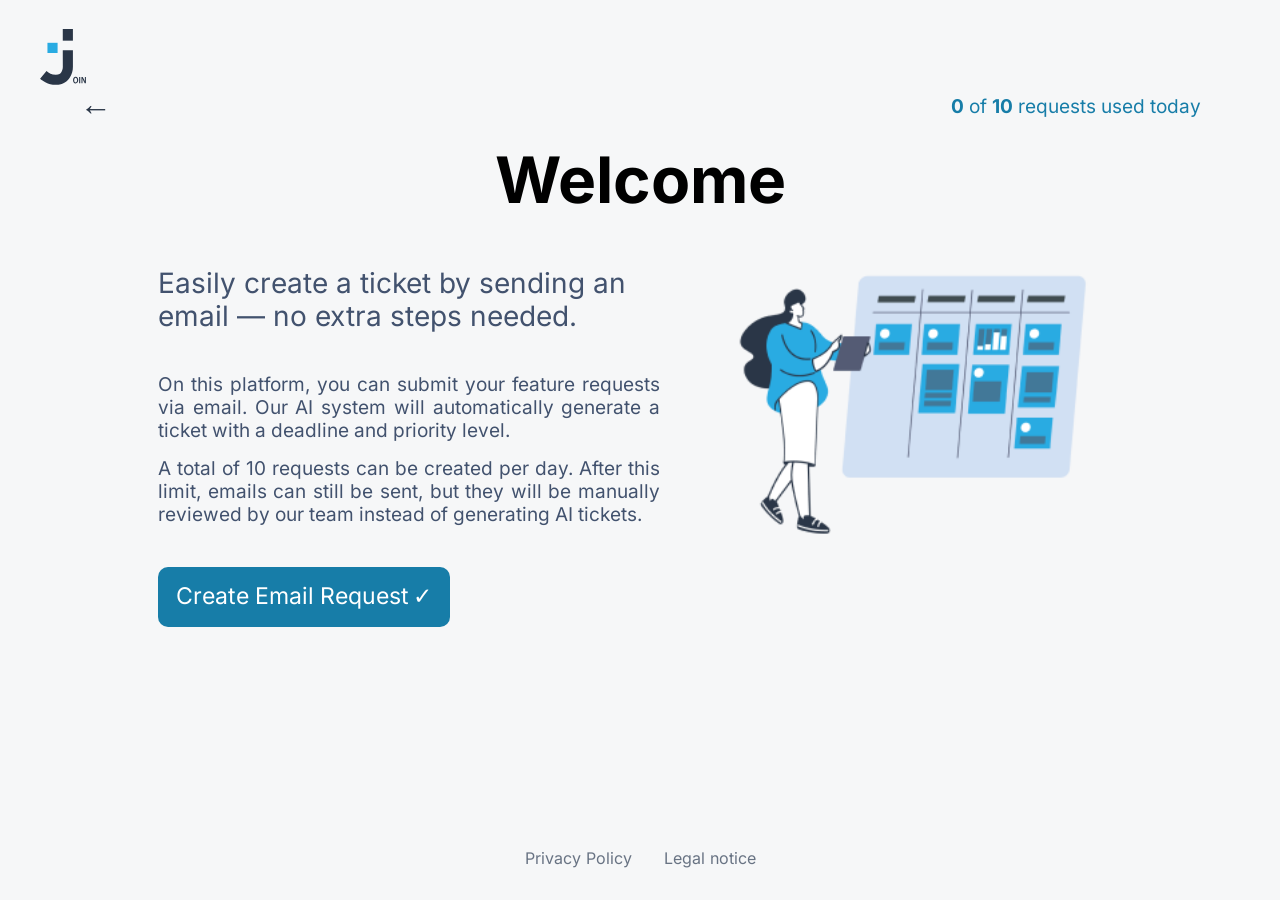
==== join/html/stakeholder.html @ c5d9e718 "fix: resolve responsiveness, padding and design alignment issues per reviewer feedback" ====
<!doctype html>
<html lang="en">
<head>
  <meta charset="UTF-8" />
  <meta name="viewport" content="width=device-width, initial-scale=1" />
  <title>Create request | Join</title>
  <link rel="icon" href="../assets/icons/join-logo-blue.svg" type="image/svg+xml" />
  <link rel="stylesheet" href="../styles/fonts.css" />
  <link rel="stylesheet" href="../styles/stakeholder.css" />
  <script src="../scripts/stakeholder.js" defer></script>
</head>
<body>
  <header class="stakeholder-header">
    <a href="../index.html" aria-label="Join home"><img src="../assets/icons/join-logo-blue.svg" alt="Join" /></a>
  </header>
  <main>
    <div class="request-topbar">
      <a class="back-link" href="../index.html" aria-label="Back to Welcome">&#8592;</a>
      <p id="limit-status" aria-live="polite"><strong>0</strong> of <strong>10</strong> requests used today</p>
    </div>
    <h1>Welcome</h1>
    <section class="request-content" aria-label="Create an email request">
      <h2>Easily create a ticket by sending an email — no extra steps needed.</h2>
      <img class="request-illustration" src="../assets/imgs/figma-request-board.png" alt="A person preparing a request next to a Kanban board" />
      <div class="request-copy">
        <p>On this platform, you can submit your feature requests via email. Our AI system will automatically generate a ticket with a deadline and priority level.</p>
        <p>A total of 10 requests can be created per day. After this limit, emails can still be sent, but they will be manually reviewed by our team instead of generating AI tickets.</p>
        <a id="request-email-link" class="primary-action" href="mailto:join.issue.collector2026@gmail.com?subject=Join%20Feature%20Request"><span class="desktop-action-label">Create Email Request</span><span class="mobile-action-label">Create request</span><span class="action-check" aria-hidden="true">✓</span></a>
        <p id="limit-copy" class="status-note" aria-live="polite"></p>
      </div>
    </section>
  </main>
  <footer><a href="privacy-policy-external.html">Privacy Policy</a><a href="legal-notice-external.html">Legal notice</a></footer>
</body>
</html>
---- join/styles/fonts.css ----
/* #region inter */
/* inter-100 - latin */
/* inter-100 - latin */
@font-face {
  font-display: swap; /* Check https://developer.mozilla.org/en-US/docs/Web/CSS/@font-face/font-display for other options. */
  font-family: "Inter";
  font-style: normal;
  font-weight: 100;
  src: url("../assets/fonts/inter-v20-latin-100.woff2") format("woff2"); /* Chrome 36+, Opera 23+, Firefox 39+, Safari 12+, iOS 10+ */
}
/* inter-100italic - latin */
@font-face {
  font-display: swap; /* Check https://developer.mozilla.org/en-US/docs/Web/CSS/@font-face/font-display for other options. */
  font-family: "Inter";
  font-style: italic;
  font-weight: 100;
  src: url("../assets/fonts/inter-v20-latin-100italic.woff2") format("woff2"); /* Chrome 36+, Opera 23+, Firefox 39+, Safari 12+, iOS 10+ */
}
/* inter-200 - latin */
@font-face {
  font-display: swap; /* Check https://developer.mozilla.org/en-US/docs/Web/CSS/@font-face/font-display for other options. */
  font-family: "Inter";
  font-style: normal;
  font-weight: 200;
  src: url("../assets/fonts/inter-v20-latin-200.woff2") format("woff2"); /* Chrome 36+, Opera 23+, Firefox 39+, Safari 12+, iOS 10+ */
}
/* inter-200italic - latin */
@font-face {
  font-display: swap; /* Check https://developer.mozilla.org/en-US/docs/Web/CSS/@font-face/font-display for other options. */
  font-family: "Inter";
  font-style: italic;
  font-weight: 200;
  src: url("../assets/fonts/inter-v20-latin-200italic.woff2") format("woff2"); /* Chrome 36+, Opera 23+, Firefox 39+, Safari 12+, iOS 10+ */
}
/* inter-300 - latin */
@font-face {
  font-display: swap; /* Check https://developer.mozilla.org/en-US/docs/Web/CSS/@font-face/font-display for other options. */
  font-family: "Inter";
  font-style: normal;
  font-weight: 300;
  src: url("../assets/fonts/inter-v20-latin-300.woff2") format("woff2"); /* Chrome 36+, Opera 23+, Firefox 39+, Safari 12+, iOS 10+ */
}
/* inter-300italic - latin */
@font-face {
  font-display: swap; /* Check https://developer.mozilla.org/en-US/docs/Web/CSS/@font-face/font-display for other options. */
  font-family: "Inter";
  font-style: italic;
  font-weight: 300;
  src: url("../assets/fonts/inter-v20-latin-300italic.woff2") format("woff2"); /* Chrome 36+, Opera 23+, Firefox 39+, Safari 12+, iOS 10+ */
}
/* inter-regular - latin */
@font-face {
  font-display: swap; /* Check https://developer.mozilla.org/en-US/docs/Web/CSS/@font-face/font-display for other options. */
  font-family: "Inter";
  font-style: normal;
  font-weight: 400;
  src: url("../assets/fonts/inter-v20-latin-regular.woff2") format("woff2"); /* Chrome 36+, Opera 23+, Firefox 39+, Safari 12+, iOS 10+ */
}
/* inter-italic - latin */
@font-face {
  font-display: swap; /* Check https://developer.mozilla.org/en-US/docs/Web/CSS/@font-face/font-display for other options. */
  font-family: "Inter";
  font-style: italic;
  font-weight: 400;
  src: url("../assets/fonts/inter-v20-latin-italic.woff2") format("woff2"); /* Chrome 36+, Opera 23+, Firefox 39+, Safari 12+, iOS 10+ */
}
/* inter-500 - latin */
@font-face {
  font-display: swap; /* Check https://developer.mozilla.org/en-US/docs/Web/CSS/@font-face/font-display for other options. */
  font-family: "Inter";
  font-style: normal;
  font-weight: 500;
  src: url("../assets/fonts/inter-v20-latin-500.woff2") format("woff2"); /* Chrome 36+, Opera 23+, Firefox 39+, Safari 12+, iOS 10+ */
}
/* inter-500italic - latin */
@font-face {
  font-display: swap; /* Check https://developer.mozilla.org/en-US/docs/Web/CSS/@font-face/font-display for other options. */
  font-family: "Inter";
  font-style: italic;
  font-weight: 500;
  src: url("../assets/fonts/inter-v20-latin-500italic.woff2") format("woff2"); /* Chrome 36+, Opera 23+, Firefox 39+, Safari 12+, iOS 10+ */
}
/* inter-600 - latin */
@font-face {
  font-display: swap; /* Check https://developer.mozilla.org/en-US/docs/Web/CSS/@font-face/font-display for other options. */
  font-family: "Inter";
  font-style: normal;
  font-weight: 600;
  src: url("../assets/fonts/inter-v20-latin-600.woff2") format("woff2"); /* Chrome 36+, Opera 23+, Firefox 39+, Safari 12+, iOS 10+ */
}
/* inter-600italic - latin */
@font-face {
  font-display: swap; /* Check https://developer.mozilla.org/en-US/docs/Web/CSS/@font-face/font-display for other options. */
  font-family: "Inter";
  font-style: italic;
  font-weight: 600;
  src: url("../assets/fonts/inter-v20-latin-600italic.woff2") format("woff2"); /* Chrome 36+, Opera 23+, Firefox 39+, Safari 12+, iOS 10+ */
}
/* inter-700 - latin */
@font-face {
  font-display: swap; /* Check https://developer.mozilla.org/en-US/docs/Web/CSS/@font-face/font-display for other options. */
  font-family: "Inter";
  font-style: normal;
  font-weight: 700;
  src: url("../assets/fonts/inter-v20-latin-700.woff2") format("woff2"); /* Chrome 36+, Opera 23+, Firefox 39+, Safari 12+, iOS 10+ */
}
/* inter-700italic - latin */
@font-face {
  font-display: swap; /* Check https://developer.mozilla.org/en-US/docs/Web/CSS/@font-face/font-display for other options. */
  font-family: "Inter";
  font-style: italic;
  font-weight: 700;
  src: url("../assets/fonts/inter-v20-latin-700italic.woff2") format("woff2"); /* Chrome 36+, Opera 23+, Firefox 39+, Safari 12+, iOS 10+ */
}
/* inter-800 - latin */
@font-face {
  font-display: swap; /* Check https://developer.mozilla.org/en-US/docs/Web/CSS/@font-face/font-display for other options. */
  font-family: "Inter";
  font-style: normal;
  font-weight: 800;
  src: url("../assets/fonts/inter-v20-latin-800.woff2") format("woff2"); /* Chrome 36+, Opera 23+, Firefox 39+, Safari 12+, iOS 10+ */
}
/* inter-800italic - latin */
@font-face {
  font-display: swap; /* Check https://developer.mozilla.org/en-US/docs/Web/CSS/@font-face/font-display for other options. */
  font-family: "Inter";
  font-style: italic;
  font-weight: 800;
  src: url("../assets/fonts/inter-v20-latin-800italic.woff2") format("woff2"); /* Chrome 36+, Opera 23+, Firefox 39+, Safari 12+, iOS 10+ */
}
/* inter-900 - latin */
@font-face {
  font-display: swap; /* Check https://developer.mozilla.org/en-US/docs/Web/CSS/@font-face/font-display for other options. */
  font-family: "Inter";
  font-style: normal;
  font-weight: 900;
  src: url("../assets/fonts/inter-v20-latin-900.woff2") format("woff2"); /* Chrome 36+, Opera 23+, Firefox 39+, Safari 12+, iOS 10+ */
}
/* inter-900italic - latin */
@font-face {
  font-display: swap; /* Check https://developer.mozilla.org/en-US/docs/Web/CSS/@font-face/font-display for other options. */
  font-family: "Inter";
  font-style: italic;
  font-weight: 900;
  src: url("../assets/fonts/inter-v20-latin-900italic.woff2") format("woff2"); /* Chrome 36+, Opera 23+, Firefox 39+, Safari 12+, iOS 10+ */
}

/* #endregion */

body {
  font-family: "Inter", sans-serif;
  color: black;
}

h1 {
  color: black;
  font-weight: 700;
  font-size: 60px;
}

@media screen and (max-width: 1024px) {
  h1 {
    font-size: 48px;
  }
}

@media screen and (max-width: 480px) {
  h1 {
    font-size: 36px;
  }
}
---- join/styles/stakeholder.css ----
* { box-sizing: border-box; }
small, sub, sup, ::placeholder { font-size: 16px; }
body { margin: 0; min-height: 100dvh; display: flex; flex-direction: column; font-family: "Open Sans", Inter, sans-serif; font-size: 16px; background: #f6f7f8; color: #2a3647; }
.stakeholder-header { display: flex; align-items: flex-start; padding: 29px 40px 0; }
.stakeholder-header img { width: 46px; height: 56px; }
main { flex: 1; position: relative; width: min(calc(100% - 80px), 1121px); margin: 0 auto; padding: 0 0 64px; }
.request-topbar { display: flex; align-items: center; justify-content: space-between; min-height: 37px; }
.back-link { color: #2a3647; font-size: 32px; line-height: 37px; text-decoration: none; width: 37px; height: 37px; }
#limit-status { margin: 0; font-size: 19px; line-height: 1.2; color: #177da8; text-align: right; }
h1 { font-size: 64px; line-height: 1.2; text-align: center; margin: 16px 0 48px; }
.request-content { width: 964px; max-width: 100%; margin: 0 auto; display: grid; grid-template-columns: 502px 416px; column-gap: 48px; align-items: start; }
h2 { grid-column: 1; grid-row: 1; color: #42526e; font-size: 28px; line-height: 1.2; font-weight: 400; margin: 0 0 40px; }
.request-copy { grid-column: 1; grid-row: 2; }
.request-copy p { color: #42526e; font-size: 19px; line-height: 1.2; text-align: justify; margin: 0 0 16px; }
.primary-action { display: inline-flex; gap: 4px; align-items: center; justify-content: center; height: 60px; text-decoration: none; color: white; background: #177da8; padding: 16px 18px; border-radius: 10px; font-size: 23px; line-height: 1.2; margin-top: 24px; }
.mobile-action-label { display: none; }
.primary-action:hover { background: #238fbc; box-shadow: 0 4px 8px #0002; }
.request-copy .status-note:empty { display: none; }
.request-copy .status-note { margin-top: 16px; color: #667184; font-size: 16px; }
.request-illustration { grid-column: 2; grid-row: 1 / span 2; width: 416px; height: 280px; object-fit: contain; image-rendering: auto; }
footer { display: flex; justify-content: center; gap: 32px; padding: 32px 20px; }
footer a { color: #687383; font-size: 16px; text-decoration: none; }
a:focus-visible { outline: 3px solid #29abe2; outline-offset: 4px; }
@media (max-width: 700px) {
  .stakeholder-header { padding: 20px 20px 0; }
  .stakeholder-header img { width: 52px; height: 64px; }
  main { width: min(calc(100% - 40px), 390px); padding: 24px 0 32px; display: grid; }
  .request-topbar { display: contents; }
  h1 { grid-row: 1; font-size: 40px; text-align: left; margin: 0; align-self: center; }
  .back-link { grid-row: 1; justify-self: end; font-size: 32px; color: #177da8; }
  #limit-status { grid-row: 2; max-width: none; margin: 8px 0 20px; font-size: 16px; text-align: left; }
  #limit-status strong { font-size: 19px; }
  .request-content { grid-row: 3; grid-template-columns: minmax(0, 1fr); row-gap: 20px; }
  h2 { grid-column: 1; grid-row: 1; font-family: Inter, sans-serif; font-size: 22px; font-weight: 500; margin: 0; }
  .request-illustration { grid-column: 1; grid-row: 2; width: min(100%, 292px); height: auto; aspect-ratio: 292 / 201; justify-self: center; }
  .request-copy { grid-column: 1; grid-row: 3; }
  .request-copy p { font-size: 16px; }
  .primary-action { display: flex; width: fit-content; height: auto; margin: 28px auto 0; padding: 15px 24px; background: #2a3647; border-radius: 8px; font-family: Inter, sans-serif; font-size: 16px; }
  .desktop-action-label, .action-check { display: none; }
  .mobile-action-label { display: inline; }
  footer { padding: 18px 20px; }
}

@media (max-width: 375px) {
  .stakeholder-header { padding: 14px 16px 0; }
  .stakeholder-header img { width: 44px; height: 54px; }
  main { width: calc(100% - 32px); padding: 14px 0 20px; }
  h1 { font-size: 36px; }
  .back-link { width: 32px; height: 32px; line-height: 32px; }
  #limit-status { margin-bottom: 16px; }
  .request-content { row-gap: 16px; }
  h2 { font-size: 20px; }
  .request-illustration { width: min(100%, 236px); }
  .request-copy p { line-height: 1.3; margin-bottom: 12px; text-align: left; }
  .primary-action { margin-top: 20px; }
  footer { gap: 20px; padding: 14px 16px 18px; flex-wrap: wrap; }
}
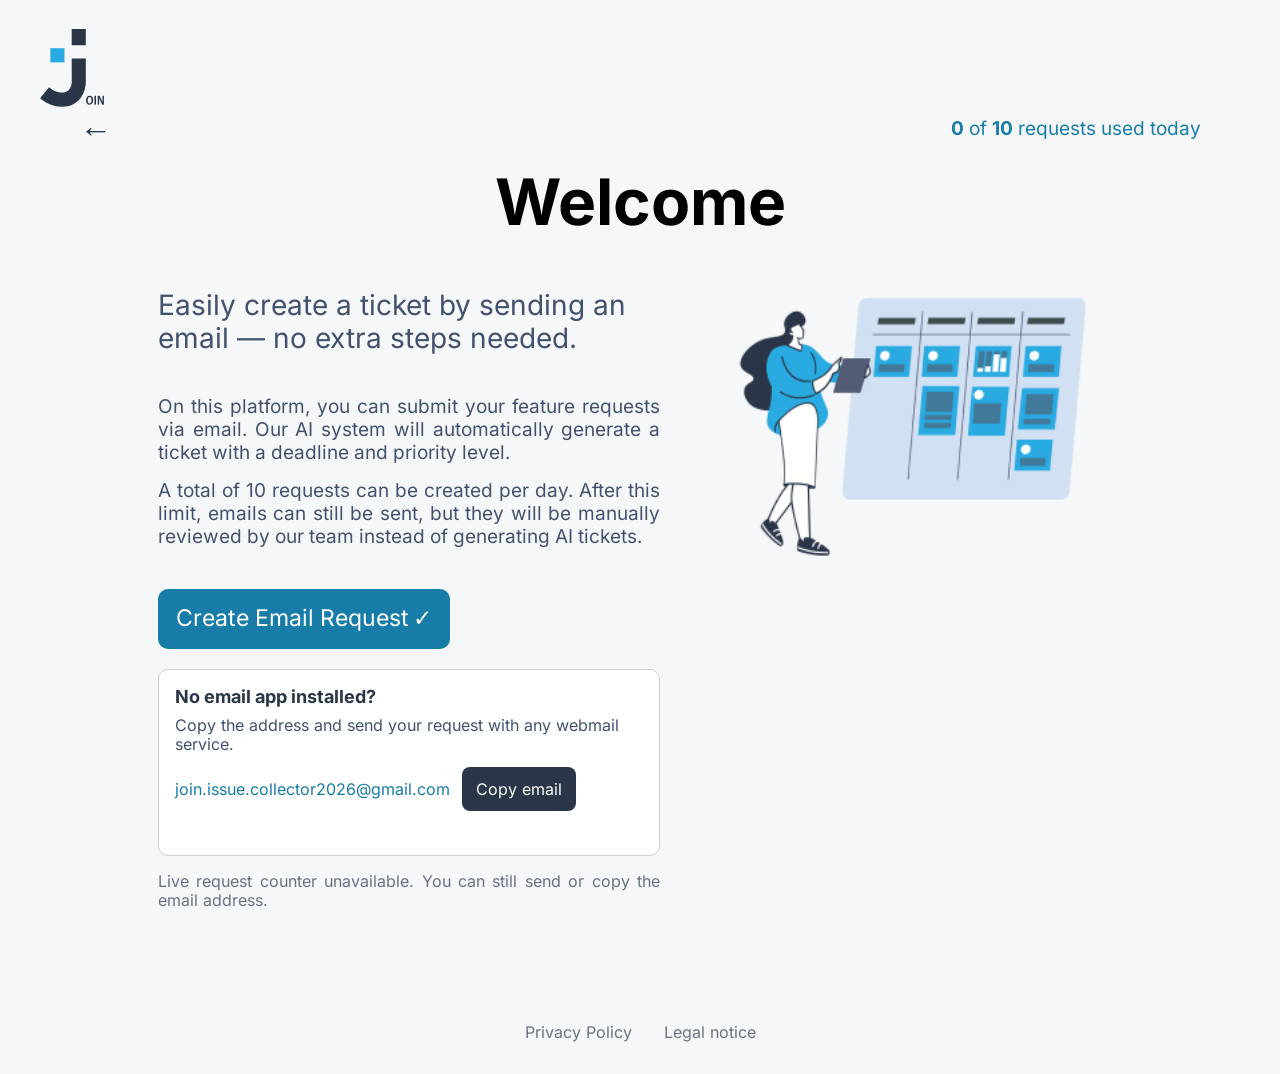
==== commit e62957a8: "feat: add stakeholder issue collector page" ====
--- a/join/html/stakeholder.html
+++ b/join/html/stakeholder.html
@@ -15,7 +15,7 @@
   </header>
   <main>
     <div class="request-topbar">
-      <a class="back-link" href="../index.html" aria-label="Back to Welcome">&#8592;</a>
+      <a class="back-link" href="../index.html" aria-label="Back to login">&#8592;</a>
       <p id="limit-status" aria-live="polite"><strong>0</strong> of <strong>10</strong> requests used today</p>
     </div>
     <h1>Welcome</h1>
@@ -26,6 +26,15 @@
         <p>On this platform, you can submit your feature requests via email. Our AI system will automatically generate a ticket with a deadline and priority level.</p>
         <p>A total of 10 requests can be created per day. After this limit, emails can still be sent, but they will be manually reviewed by our team instead of generating AI tickets.</p>
         <a id="request-email-link" class="primary-action" href="mailto:join.issue.collector2026@gmail.com?subject=Join%20Feature%20Request"><span class="desktop-action-label">Create Email Request</span><span class="mobile-action-label">Create request</span><span class="action-check" aria-hidden="true">✓</span></a>
+        <section class="email-fallback" aria-labelledby="email-fallback-title">
+          <h3 id="email-fallback-title">No email app installed?</h3>
+          <p>Copy the address and send your request with any webmail service.</p>
+          <div class="email-copy-row">
+            <span id="request-email-address" data-email-ready="true">join.issue.collector2026@gmail.com</span>
+            <button id="copy-email-button" type="button">Copy email</button>
+          </div>
+          <p id="copy-email-status" class="copy-email-status" aria-live="polite"></p>
+        </section>
         <p id="limit-copy" class="status-note" aria-live="polite"></p>
       </div>
     </section>
--- a/join/styles/stakeholder.css
+++ b/join/styles/stakeholder.css
@@ -2,7 +2,7 @@
 small, sub, sup, ::placeholder { font-size: 16px; }
 body { margin: 0; min-height: 100dvh; display: flex; flex-direction: column; font-family: "Open Sans", Inter, sans-serif; font-size: 16px; background: #f6f7f8; color: #2a3647; }
 .stakeholder-header { display: flex; align-items: flex-start; padding: 29px 40px 0; }
-.stakeholder-header img { width: 46px; height: 56px; }
+.stakeholder-header img { width: 64px; height: 78px; }
 main { flex: 1; position: relative; width: min(calc(100% - 80px), 1121px); margin: 0 auto; padding: 0 0 64px; }
 .request-topbar { display: flex; align-items: center; justify-content: space-between; min-height: 37px; }
 .back-link { color: #2a3647; font-size: 32px; line-height: 37px; text-decoration: none; width: 37px; height: 37px; }
@@ -15,6 +15,16 @@
 .primary-action { display: inline-flex; gap: 4px; align-items: center; justify-content: center; height: 60px; text-decoration: none; color: white; background: #177da8; padding: 16px 18px; border-radius: 10px; font-size: 23px; line-height: 1.2; margin-top: 24px; }
 .mobile-action-label { display: none; }
 .primary-action:hover { background: #238fbc; box-shadow: 0 4px 8px #0002; }
+.email-fallback { margin-top: 20px; padding: 16px; border: 1px solid #d1d1d1; border-radius: 10px; background: #fff; }
+.email-fallback h3 { margin: 0 0 8px; color: #2a3647; font-size: 18px; line-height: 1.25; }
+.email-fallback p { margin: 0 0 12px; text-align: left; font-size: 16px; }
+.email-copy-row { display: flex; align-items: center; gap: 12px; min-width: 0; }
+.email-copy-row span { min-width: 0; color: #177da8; font-size: 16px; overflow-wrap: anywhere; }
+.email-copy-row span[data-email-ready="false"] { color: #687383; }
+.email-copy-row button { flex: 0 0 auto; min-height: 44px; padding: 10px 14px; border: 0; border-radius: 8px; background: #2a3647; color: #fff; font: inherit; font-size: 16px; cursor: pointer; }
+.email-copy-row button:hover:not(:disabled) { background: #177da8; }
+.email-copy-row button:disabled { cursor: not-allowed; opacity: 0.55; }
+.email-fallback .copy-email-status { min-height: 20px; margin: 8px 0 0; color: #087d5b; font-weight: 600; }
 .request-copy .status-note:empty { display: none; }
 .request-copy .status-note { margin-top: 16px; color: #667184; font-size: 16px; }
 .request-illustration { grid-column: 2; grid-row: 1 / span 2; width: 416px; height: 280px; object-fit: contain; image-rendering: auto; }
@@ -23,7 +33,7 @@
 a:focus-visible { outline: 3px solid #29abe2; outline-offset: 4px; }
 @media (max-width: 700px) {
   .stakeholder-header { padding: 20px 20px 0; }
-  .stakeholder-header img { width: 52px; height: 64px; }
+  .stakeholder-header img { width: 64px; height: 78px; }
   main { width: min(calc(100% - 40px), 390px); padding: 24px 0 32px; display: grid; }
   .request-topbar { display: contents; }
   h1 { grid-row: 1; font-size: 40px; text-align: left; margin: 0; align-self: center; }
@@ -36,6 +46,9 @@
   .request-copy { grid-column: 1; grid-row: 3; }
   .request-copy p { font-size: 16px; }
   .primary-action { display: flex; width: fit-content; height: auto; margin: 28px auto 0; padding: 15px 24px; background: #2a3647; border-radius: 8px; font-family: Inter, sans-serif; font-size: 16px; }
+  .email-fallback { margin-top: 18px; padding: 14px; }
+  .email-copy-row { align-items: stretch; flex-direction: column; gap: 10px; }
+  .email-copy-row button { width: 100%; }
   .desktop-action-label, .action-check { display: none; }
   .mobile-action-label { display: inline; }
   footer { padding: 18px 20px; }
@@ -43,7 +56,7 @@
 
 @media (max-width: 375px) {
   .stakeholder-header { padding: 14px 16px 0; }
-  .stakeholder-header img { width: 44px; height: 54px; }
+  .stakeholder-header img { width: 58px; height: 71px; }
   main { width: calc(100% - 32px); padding: 14px 0 20px; }
   h1 { font-size: 36px; }
   .back-link { width: 32px; height: 32px; line-height: 32px; }
@@ -55,3 +68,16 @@
   .primary-action { margin-top: 20px; }
   footer { gap: 20px; padding: 14px 16px 18px; flex-wrap: wrap; }
 }
+
+@media (max-width: 320px) {
+  .stakeholder-header { padding: 10px 12px 0; }
+  .stakeholder-header img { width: 54px; height: 66px; }
+  main { width: calc(100% - 24px); padding: 10px 0 16px; }
+  h1 { font-size: 32px; }
+  .request-content { row-gap: 12px; }
+  h2 { font-size: 19px; }
+  .request-illustration { width: min(100%, 210px); }
+  .primary-action { margin-top: 16px; padding: 13px 18px; }
+  .email-fallback { padding: 12px; }
+  footer { padding: 12px 12px 16px; }
+}
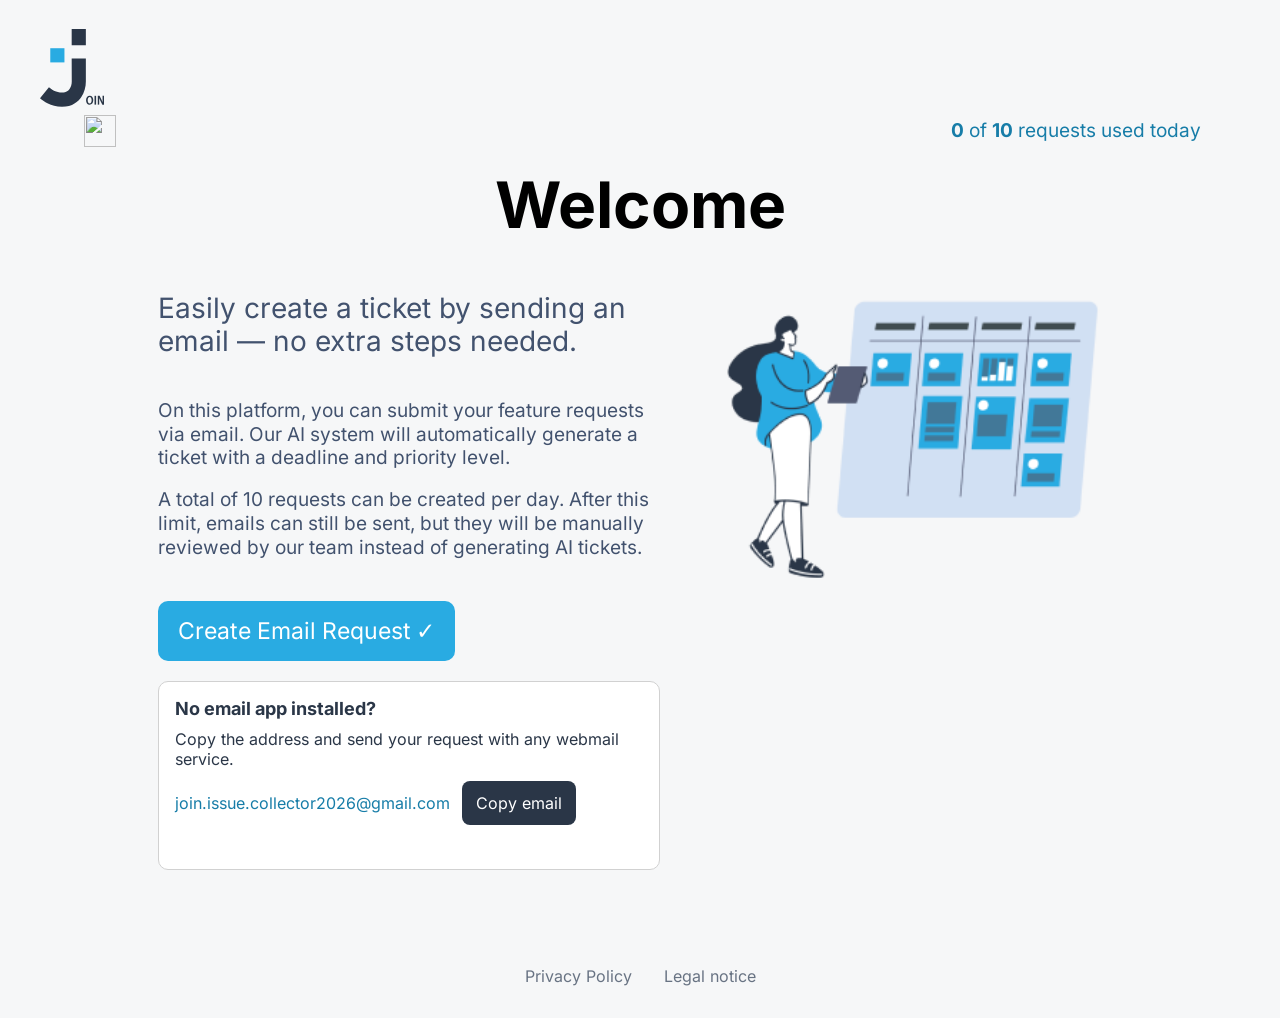
==== commit f7fd936b: "feat: update stakeholder flow" ====
--- a/join/html/stakeholder.html
+++ b/join/html/stakeholder.html
@@ -1,44 +1,154 @@
 <!doctype html>
 <html lang="en">
-<head>
-  <meta charset="UTF-8" />
-  <meta name="viewport" content="width=device-width, initial-scale=1" />
-  <title>Create request | Join</title>
-  <link rel="icon" href="../assets/icons/join-logo-blue.svg" type="image/svg+xml" />
-  <link rel="stylesheet" href="../styles/fonts.css" />
-  <link rel="stylesheet" href="../styles/stakeholder.css" />
-  <script src="../scripts/stakeholder.js" defer></script>
-</head>
-<body>
-  <header class="stakeholder-header">
-    <a href="../index.html" aria-label="Join home"><img src="../assets/icons/join-logo-blue.svg" alt="Join" /></a>
-  </header>
-  <main>
-    <div class="request-topbar">
-      <a class="back-link" href="../index.html" aria-label="Back to login">&#8592;</a>
-      <p id="limit-status" aria-live="polite"><strong>0</strong> of <strong>10</strong> requests used today</p>
-    </div>
-    <h1>Welcome</h1>
-    <section class="request-content" aria-label="Create an email request">
-      <h2>Easily create a ticket by sending an email — no extra steps needed.</h2>
-      <img class="request-illustration" src="../assets/imgs/figma-request-board.png" alt="A person preparing a request next to a Kanban board" />
-      <div class="request-copy">
-        <p>On this platform, you can submit your feature requests via email. Our AI system will automatically generate a ticket with a deadline and priority level.</p>
-        <p>A total of 10 requests can be created per day. After this limit, emails can still be sent, but they will be manually reviewed by our team instead of generating AI tickets.</p>
-        <a id="request-email-link" class="primary-action" href="mailto:join.issue.collector2026@gmail.com?subject=Join%20Feature%20Request"><span class="desktop-action-label">Create Email Request</span><span class="mobile-action-label">Create request</span><span class="action-check" aria-hidden="true">✓</span></a>
-        <section class="email-fallback" aria-labelledby="email-fallback-title">
-          <h3 id="email-fallback-title">No email app installed?</h3>
-          <p>Copy the address and send your request with any webmail service.</p>
-          <div class="email-copy-row">
-            <span id="request-email-address" data-email-ready="true">join.issue.collector2026@gmail.com</span>
-            <button id="copy-email-button" type="button">Copy email</button>
+  <head>
+    <meta charset="UTF-8" />
+    <meta name="viewport" content="width=device-width, initial-scale=1.0" />
+
+    <title>Create request | Join</title>
+
+    <link
+      rel="icon"
+      href="../assets/icons/join-logo-blue.svg"
+      type="image/svg+xml"
+    />
+
+    <link rel="stylesheet" href="../styles/fonts.css" />
+    <link rel="stylesheet" href="../styles/stakeholder.css" />
+
+    <script src="../scripts/stakeholder.js" defer></script>
+  </head>
+
+  <body>
+    <header class="stakeholder-header">
+      <a href="../index.html" aria-label="Join home">
+        <img
+          src="../assets/icons/join-logo-blue.svg"
+          alt="Join"
+          class="join-logo"
+        />
+      </a>
+    </header>
+
+    <main class="stakeholder-main">
+
+      <div class="request-topbar">
+        <a
+          class="back-link"
+          href="../index.html"
+          aria-label="Back"
+        >
+          <img
+            src="../assets/imgs/arrow-left-line.png"
+            alt=""
+            class="back-link-icon"
+            aria-hidden="true"
+          />
+        </a>
+
+        <p id="limit-status" aria-live="polite">
+          <strong>0</strong> of <strong>10</strong> requests used today
+        </p>
+      </div>
+
+      <h1>Welcome</h1>
+
+      <section class="request-content">
+
+        <div class="request-text-column">
+
+          <h2 id="request-headline">
+            Easily create a ticket by sending an email — no extra steps needed.
+          </h2>
+
+          <div class="request-copy">
+
+            <p id="request-paragraph-one">
+              On this platform, you can submit your feature requests via email.
+              Our AI system will automatically generate a ticket with a deadline
+              and priority level.
+            </p>
+
+            <p id="request-paragraph-two">
+              A total of 10 requests can be created per day. After this limit,
+              emails can still be sent, but they will be manually reviewed by
+              our team instead of generating AI tickets.
+            </p>
+
           </div>
-          <p id="copy-email-status" class="copy-email-status" aria-live="polite"></p>
-        </section>
-        <p id="limit-copy" class="status-note" aria-live="polite"></p>
-      </div>
-    </section>
-  </main>
-  <footer><a href="privacy-policy-external.html">Privacy Policy</a><a href="legal-notice-external.html">Legal notice</a></footer>
-</body>
-</html>
+
+          <a
+            id="request-email-link"
+            class="primary-action"
+            href="mailto:join.issue.collector2026@gmail.com?subject=Join%20Feature%20Request"
+          >
+            <span id="action-label">
+              Create Email Request
+            </span>
+
+            <span class="action-check" aria-hidden="true">
+              ✓
+            </span>
+          </a>
+
+          <section
+            class="email-fallback"
+            aria-labelledby="email-fallback-title"
+          >
+            <h3 id="email-fallback-title">
+              No email app installed?
+            </h3>
+
+            <p>
+              Copy the address and send your request with any webmail service.
+            </p>
+
+            <div class="email-copy-row">
+
+              <span id="request-email-address">
+                join.issue.collector2026@gmail.com
+              </span>
+
+              <button
+                id="copy-email-button"
+                type="button"
+              >
+                Copy email
+              </button>
+
+            </div>
+
+            <p
+              id="copy-email-status"
+              class="copy-email-status"
+              aria-live="polite"
+            ></p>
+          </section>
+
+        </div>
+
+        <div class="illustration-column">
+
+          <img
+            id="request-illustration"
+            class="request-illustration"
+            src="../assets/imgs/figma-request-board.png"
+            alt="Person next to a Kanban board"
+          />
+
+        </div>
+
+      </section>
+
+    </main>
+
+    <footer>
+      <a href="privacy-policy-external.html">
+        Privacy Policy
+      </a>
+
+      <a href="legal-notice-external.html">
+        Legal notice
+      </a>
+    </footer>
+  </body>
+</html>
--- a/join/styles/stakeholder.css
+++ b/join/styles/stakeholder.css
@@ -1,83 +1,689 @@
-* { box-sizing: border-box; }
-small, sub, sup, ::placeholder { font-size: 16px; }
-body { margin: 0; min-height: 100dvh; display: flex; flex-direction: column; font-family: "Open Sans", Inter, sans-serif; font-size: 16px; background: #f6f7f8; color: #2a3647; }
-.stakeholder-header { display: flex; align-items: flex-start; padding: 29px 40px 0; }
-.stakeholder-header img { width: 64px; height: 78px; }
-main { flex: 1; position: relative; width: min(calc(100% - 80px), 1121px); margin: 0 auto; padding: 0 0 64px; }
-.request-topbar { display: flex; align-items: center; justify-content: space-between; min-height: 37px; }
-.back-link { color: #2a3647; font-size: 32px; line-height: 37px; text-decoration: none; width: 37px; height: 37px; }
-#limit-status { margin: 0; font-size: 19px; line-height: 1.2; color: #177da8; text-align: right; }
-h1 { font-size: 64px; line-height: 1.2; text-align: center; margin: 16px 0 48px; }
-.request-content { width: 964px; max-width: 100%; margin: 0 auto; display: grid; grid-template-columns: 502px 416px; column-gap: 48px; align-items: start; }
-h2 { grid-column: 1; grid-row: 1; color: #42526e; font-size: 28px; line-height: 1.2; font-weight: 400; margin: 0 0 40px; }
-.request-copy { grid-column: 1; grid-row: 2; }
-.request-copy p { color: #42526e; font-size: 19px; line-height: 1.2; text-align: justify; margin: 0 0 16px; }
-.primary-action { display: inline-flex; gap: 4px; align-items: center; justify-content: center; height: 60px; text-decoration: none; color: white; background: #177da8; padding: 16px 18px; border-radius: 10px; font-size: 23px; line-height: 1.2; margin-top: 24px; }
-.mobile-action-label { display: none; }
-.primary-action:hover { background: #238fbc; box-shadow: 0 4px 8px #0002; }
-.email-fallback { margin-top: 20px; padding: 16px; border: 1px solid #d1d1d1; border-radius: 10px; background: #fff; }
-.email-fallback h3 { margin: 0 0 8px; color: #2a3647; font-size: 18px; line-height: 1.25; }
-.email-fallback p { margin: 0 0 12px; text-align: left; font-size: 16px; }
-.email-copy-row { display: flex; align-items: center; gap: 12px; min-width: 0; }
-.email-copy-row span { min-width: 0; color: #177da8; font-size: 16px; overflow-wrap: anywhere; }
-.email-copy-row span[data-email-ready="false"] { color: #687383; }
-.email-copy-row button { flex: 0 0 auto; min-height: 44px; padding: 10px 14px; border: 0; border-radius: 8px; background: #2a3647; color: #fff; font: inherit; font-size: 16px; cursor: pointer; }
-.email-copy-row button:hover:not(:disabled) { background: #177da8; }
-.email-copy-row button:disabled { cursor: not-allowed; opacity: 0.55; }
-.email-fallback .copy-email-status { min-height: 20px; margin: 8px 0 0; color: #087d5b; font-weight: 600; }
-.request-copy .status-note:empty { display: none; }
-.request-copy .status-note { margin-top: 16px; color: #667184; font-size: 16px; }
-.request-illustration { grid-column: 2; grid-row: 1 / span 2; width: 416px; height: 280px; object-fit: contain; image-rendering: auto; }
-footer { display: flex; justify-content: center; gap: 32px; padding: 32px 20px; }
-footer a { color: #687383; font-size: 16px; text-decoration: none; }
-a:focus-visible { outline: 3px solid #29abe2; outline-offset: 4px; }
+* {
+  box-sizing: border-box;
+}
+
+small,
+sub,
+sup,
+::placeholder {
+  font-size: 16px;
+}
+
+body {
+  margin: 0;
+  min-height: 100dvh;
+  display: flex;
+  flex-direction: column;
+  font-family: "Open Sans", Inter, sans-serif;
+  font-size: 16px;
+  background: #f6f7f8;
+  color: #2a3647;
+}
+
+/* ---------------- HEADER ---------------- */
+
+.stakeholder-header {
+  display: flex;
+  align-items: flex-start;
+  padding: 29px 40px 0;
+}
+
+.stakeholder-header img {
+  width: 64px;
+  height: 78px;
+  object-fit: contain;
+}
+
+/* ---------------- MAIN ---------------- */
+
+main {
+  flex: 1;
+  position: relative;
+  width: min(calc(100% - 80px), 1121px);
+  margin: 0 auto;
+  padding: 0 0 64px;
+}
+
+.request-topbar {
+  display: flex;
+  align-items: center;
+  justify-content: space-between;
+  min-height: 40px;
+}
+
+/* ---------------- BACK ARROW ---------------- */
+
+.back-link {
+  display: flex;
+  align-items: center;
+  justify-content: center;
+  width: 40px;
+  height: 40px;
+  text-decoration: none;
+}
+
+.back-link-icon {
+  display: block;
+  width: 32px;
+  height: 32px;
+  object-fit: contain;
+}
+
+/* ---------------- COUNTER ---------------- */
+
+#limit-status {
+  margin: 0;
+  font-size: 19px;
+  line-height: 1.2;
+  color: #177da8;
+  text-align: right;
+}
+
+/* At 10/10 the counter becomes red like Figma */
+body.limit-reached #limit-status {
+  color: #e85a5a;
+}
+
+/* ---------------- WELCOME ---------------- */
+
+h1 {
+  font-size: 64px;
+  line-height: 1.2;
+  font-weight: 700;
+  text-align: center;
+  margin: 16px 0 48px;
+}
+
+/* ---------------- CONTENT ---------------- */
+
+.request-content {
+  width: 964px;
+  max-width: 100%;
+  margin: 0 auto;
+
+  display: grid;
+  grid-template-columns: 502px 416px;
+  column-gap: 48px;
+
+  align-items: start;
+}
+
+.request-content h2 {
+  grid-column: 1;
+  grid-row: 1;
+
+  color: #42526e;
+  font-size: 28px;
+  line-height: 1.2;
+  font-weight: 400;
+
+  margin: 0 0 40px;
+}
+
+/* ---------------- TEXT ---------------- */
+
+.request-copy {
+  grid-column: 1;
+  grid-row: 2;
+}
+
+.request-copy > p {
+  color: #42526e;
+  font-size: 19px;
+  line-height: 1.25;
+  text-align: left;
+
+  margin: 0 0 18px;
+}
+
+/* ---------------- ILLUSTRATION ---------------- */
+
+.request-illustration {
+  grid-column: 2;
+  grid-row: 1 / span 2;
+
+  width: 416px;
+  height: 300px;
+
+  object-fit: contain;
+  object-position: center;
+  image-rendering: auto;
+
+  justify-self: center;
+  align-self: center;
+}
+
+/* ---------------- BUTTON ---------------- */
+
+.primary-action {
+  display: inline-flex;
+  align-items: center;
+  justify-content: center;
+  gap: 5px;
+
+  min-height: 60px;
+
+  margin-top: 24px;
+  padding: 15px 20px;
+
+  border-radius: 10px;
+
+  background: #29abe2;
+  color: #ffffff;
+
+  font-size: 23px;
+  line-height: 1.2;
+
+  text-decoration: none;
+}
+
+.primary-action:hover {
+  background: #238fbc;
+  box-shadow: 0 4px 8px #0002;
+}
+
+.mobile-action-label {
+  display: none;
+}
+
+/* ---------------- EMAIL FALLBACK ---------------- */
+
+.email-fallback {
+  margin-top: 20px;
+  padding: 16px;
+
+  border: 1px solid #d1d1d1;
+  border-radius: 10px;
+
+  background: #ffffff;
+}
+
+.email-fallback h3 {
+  margin: 0 0 8px;
+
+  color: #2a3647;
+
+  font-size: 18px;
+  line-height: 1.25;
+}
+
+.email-fallback p {
+  margin: 0 0 12px;
+
+  text-align: left;
+
+  font-size: 16px;
+}
+
+.email-copy-row {
+  display: flex;
+  align-items: center;
+  gap: 12px;
+
+  min-width: 0;
+}
+
+.email-copy-row span {
+  min-width: 0;
+
+  color: #177da8;
+
+  font-size: 16px;
+
+  overflow-wrap: anywhere;
+}
+
+.email-copy-row span[data-email-ready="false"] {
+  color: #687383;
+}
+
+.email-copy-row button {
+  flex: 0 0 auto;
+
+  min-height: 44px;
+
+  padding: 10px 14px;
+
+  border: 0;
+  border-radius: 8px;
+
+  background: #2a3647;
+  color: #ffffff;
+
+  font: inherit;
+  font-size: 16px;
+
+  cursor: pointer;
+}
+
+.email-copy-row button:hover:not(:disabled) {
+  background: #177da8;
+}
+
+.email-copy-row button:disabled {
+  cursor: not-allowed;
+  opacity: 0.55;
+}
+
+.email-fallback .copy-email-status {
+  min-height: 20px;
+
+  margin: 8px 0 0;
+
+  color: #087d5b;
+
+  font-weight: 600;
+}
+
+.request-copy .status-note:empty {
+  display: none;
+}
+
+.request-copy .status-note {
+  margin-top: 16px;
+
+  color: #667184;
+
+  font-size: 16px;
+}
+
+/* =========================================================
+   10 / 10 — FIGMA LIMIT STATE
+   ========================================================= */
+
+body.limit-reached .request-content {
+  align-items: center;
+}
+
+/* Pink message box from Figma */
+body.limit-reached .request-content h2 {
+  width: 100%;
+
+  margin: 0 0 28px;
+  padding: 15px 20px;
+
+  border-radius: 4px;
+
+  background: #ffe2e5;
+  color: #42526e;
+
+  font-size: 21px;
+  line-height: 1.25;
+  font-weight: 400;
+}
+
+/* Limit explanation */
+body.limit-reached .request-copy > p {
+  max-width: 500px;
+
+  font-size: 19px;
+  line-height: 1.25;
+
+  margin-bottom: 16px;
+}
+
+/*
+  In the Figma 10/10 screen the copy-email fallback box
+  is NOT visible.
+*/
+body.limit-reached .email-fallback {
+  display: none;
+}
+
+body.limit-reached .status-note {
+  display: none;
+}
+
+/* Send-an-email button */
+body.limit-reached .primary-action {
+  margin-top: 26px;
+
+  background: #29abe2;
+}
+
+/* Limit illustration on the right */
+body.limit-reached .request-illustration {
+  width: 416px;
+  height: 320px;
+
+  object-fit: contain;
+  object-position: center;
+}
+
+/* ---------------- FOOTER ---------------- */
+
+footer {
+  display: flex;
+  justify-content: center;
+  gap: 32px;
+
+  padding: 32px 20px;
+}
+
+footer a {
+  color: #687383;
+
+  font-size: 16px;
+
+  text-decoration: none;
+}
+
+a:focus-visible {
+  outline: 3px solid #29abe2;
+  outline-offset: 4px;
+}
+
+/* =========================================================
+   MOBILE
+   ========================================================= */
+
 @media (max-width: 700px) {
-  .stakeholder-header { padding: 20px 20px 0; }
-  .stakeholder-header img { width: 64px; height: 78px; }
-  main { width: min(calc(100% - 40px), 390px); padding: 24px 0 32px; display: grid; }
-  .request-topbar { display: contents; }
-  h1 { grid-row: 1; font-size: 40px; text-align: left; margin: 0; align-self: center; }
-  .back-link { grid-row: 1; justify-self: end; font-size: 32px; color: #177da8; }
-  #limit-status { grid-row: 2; max-width: none; margin: 8px 0 20px; font-size: 16px; text-align: left; }
-  #limit-status strong { font-size: 19px; }
-  .request-content { grid-row: 3; grid-template-columns: minmax(0, 1fr); row-gap: 20px; }
-  h2 { grid-column: 1; grid-row: 1; font-family: Inter, sans-serif; font-size: 22px; font-weight: 500; margin: 0; }
-  .request-illustration { grid-column: 1; grid-row: 2; width: min(100%, 292px); height: auto; aspect-ratio: 292 / 201; justify-self: center; }
-  .request-copy { grid-column: 1; grid-row: 3; }
-  .request-copy p { font-size: 16px; }
-  .primary-action { display: flex; width: fit-content; height: auto; margin: 28px auto 0; padding: 15px 24px; background: #2a3647; border-radius: 8px; font-family: Inter, sans-serif; font-size: 16px; }
-  .email-fallback { margin-top: 18px; padding: 14px; }
-  .email-copy-row { align-items: stretch; flex-direction: column; gap: 10px; }
-  .email-copy-row button { width: 100%; }
-  .desktop-action-label, .action-check { display: none; }
-  .mobile-action-label { display: inline; }
-  footer { padding: 18px 20px; }
-}
+
+  .stakeholder-header {
+    padding: 20px 20px 0;
+  }
+
+  .stakeholder-header img {
+    width: 64px;
+    height: 78px;
+  }
+
+  main {
+    width: min(calc(100% - 40px), 390px);
+
+    padding: 24px 0 32px;
+
+    display: grid;
+  }
+
+  .request-topbar {
+    display: contents;
+  }
+
+  h1 {
+    grid-row: 1;
+
+    margin: 0;
+
+    align-self: center;
+
+    font-size: 40px;
+    text-align: left;
+  }
+
+  .back-link {
+    grid-row: 1;
+
+    justify-self: end;
+
+    width: 36px;
+    height: 36px;
+  }
+
+  .back-link-icon {
+    width: 28px;
+    height: 28px;
+  }
+
+  #limit-status {
+    grid-row: 2;
+
+    max-width: none;
+
+    margin: 8px 0 20px;
+
+    font-size: 16px;
+
+    text-align: left;
+  }
+
+  #limit-status strong {
+    font-size: 19px;
+  }
+
+  .request-content {
+    grid-row: 3;
+
+    grid-template-columns: minmax(0, 1fr);
+
+    row-gap: 20px;
+  }
+
+  .request-content h2 {
+    grid-column: 1;
+    grid-row: 1;
+
+    margin: 0;
+
+    font-family: Inter, sans-serif;
+
+    font-size: 22px;
+    font-weight: 500;
+  }
+
+  .request-illustration {
+    grid-column: 1;
+    grid-row: 2;
+
+    width: min(100%, 292px);
+    height: auto;
+
+    aspect-ratio: 292 / 201;
+
+    justify-self: center;
+  }
+
+  .request-copy {
+    grid-column: 1;
+    grid-row: 3;
+  }
+
+  .request-copy > p {
+    font-size: 16px;
+  }
+
+  .primary-action {
+    display: flex;
+
+    width: fit-content;
+    height: auto;
+
+    margin: 28px auto 0;
+
+    padding: 15px 24px;
+
+    border-radius: 8px;
+
+    background: #2a3647;
+
+    font-family: Inter, sans-serif;
+
+    font-size: 16px;
+  }
+
+  .desktop-action-label,
+  .action-check {
+    display: none;
+  }
+
+  .mobile-action-label {
+    display: inline;
+  }
+
+  .email-fallback {
+    margin-top: 18px;
+    padding: 14px;
+  }
+
+  .email-copy-row {
+    align-items: stretch;
+    flex-direction: column;
+
+    gap: 10px;
+  }
+
+  .email-copy-row button {
+    width: 100%;
+  }
+
+  footer {
+    padding: 18px 20px;
+  }
+
+  /* ---------- Mobile 10/10 ---------- */
+
+  body.limit-reached .request-content h2 {
+    padding: 12px 14px;
+
+    font-size: 18px;
+  }
+
+  body.limit-reached .request-illustration {
+    width: min(100%, 292px);
+    height: auto;
+  }
+
+  body.limit-reached .primary-action {
+    background: #29abe2;
+  }
+}
+
+/* =========================================================
+   SMALL MOBILE
+   ========================================================= */
 
 @media (max-width: 375px) {
-  .stakeholder-header { padding: 14px 16px 0; }
-  .stakeholder-header img { width: 58px; height: 71px; }
-  main { width: calc(100% - 32px); padding: 14px 0 20px; }
-  h1 { font-size: 36px; }
-  .back-link { width: 32px; height: 32px; line-height: 32px; }
-  #limit-status { margin-bottom: 16px; }
-  .request-content { row-gap: 16px; }
-  h2 { font-size: 20px; }
-  .request-illustration { width: min(100%, 236px); }
-  .request-copy p { line-height: 1.3; margin-bottom: 12px; text-align: left; }
-  .primary-action { margin-top: 20px; }
-  footer { gap: 20px; padding: 14px 16px 18px; flex-wrap: wrap; }
-}
+
+  .stakeholder-header {
+    padding: 14px 16px 0;
+  }
+
+  .stakeholder-header img {
+    width: 58px;
+    height: 71px;
+  }
+
+  main {
+    width: calc(100% - 32px);
+
+    padding: 14px 0 20px;
+  }
+
+  h1 {
+    font-size: 36px;
+  }
+
+  .back-link {
+    width: 32px;
+    height: 32px;
+  }
+
+  .back-link-icon {
+    width: 26px;
+    height: 26px;
+  }
+
+  #limit-status {
+    margin-bottom: 16px;
+  }
+
+  .request-content {
+    row-gap: 16px;
+  }
+
+  .request-content h2 {
+    font-size: 20px;
+  }
+
+  .request-illustration {
+    width: min(100%, 236px);
+  }
+
+  .request-copy > p {
+    margin-bottom: 12px;
+
+    line-height: 1.3;
+
+    text-align: left;
+  }
+
+  .primary-action {
+    margin-top: 20px;
+  }
+
+  footer {
+    gap: 20px;
+
+    padding: 14px 16px 18px;
+
+    flex-wrap: wrap;
+  }
+}
+
+/* =========================================================
+   VERY SMALL MOBILE
+   ========================================================= */
 
 @media (max-width: 320px) {
-  .stakeholder-header { padding: 10px 12px 0; }
-  .stakeholder-header img { width: 54px; height: 66px; }
-  main { width: calc(100% - 24px); padding: 10px 0 16px; }
-  h1 { font-size: 32px; }
-  .request-content { row-gap: 12px; }
-  h2 { font-size: 19px; }
-  .request-illustration { width: min(100%, 210px); }
-  .primary-action { margin-top: 16px; padding: 13px 18px; }
-  .email-fallback { padding: 12px; }
-  footer { padding: 12px 12px 16px; }
-}
+
+  .stakeholder-header {
+    padding: 10px 12px 0;
+  }
+
+  .stakeholder-header img {
+    width: 54px;
+    height: 66px;
+  }
+
+  main {
+    width: calc(100% - 24px);
+
+    padding: 10px 0 16px;
+  }
+
+  h1 {
+    font-size: 32px;
+  }
+
+  .request-content {
+    row-gap: 12px;
+  }
+
+  .request-content h2 {
+    font-size: 19px;
+  }
+
+  .request-illustration {
+    width: min(100%, 210px);
+  }
+
+  .primary-action {
+    margin-top: 16px;
+
+    padding: 13px 18px;
+  }
+
+  .email-fallback {
+    padding: 12px;
+  }
+
+  footer {
+    padding: 12px 12px 16px;
+  }
+}
+
+/* Desktop Figma dimensions */
+@media (min-width: 701px) {
+
+  main {
+    width: min(calc(100% - 80px), 1121px);
+  }
+
+  .request-content {
+    width: 964px;
+
+    grid-template-columns: 502px 416px;
+
+    column-gap: 48px;
+  }
+}
